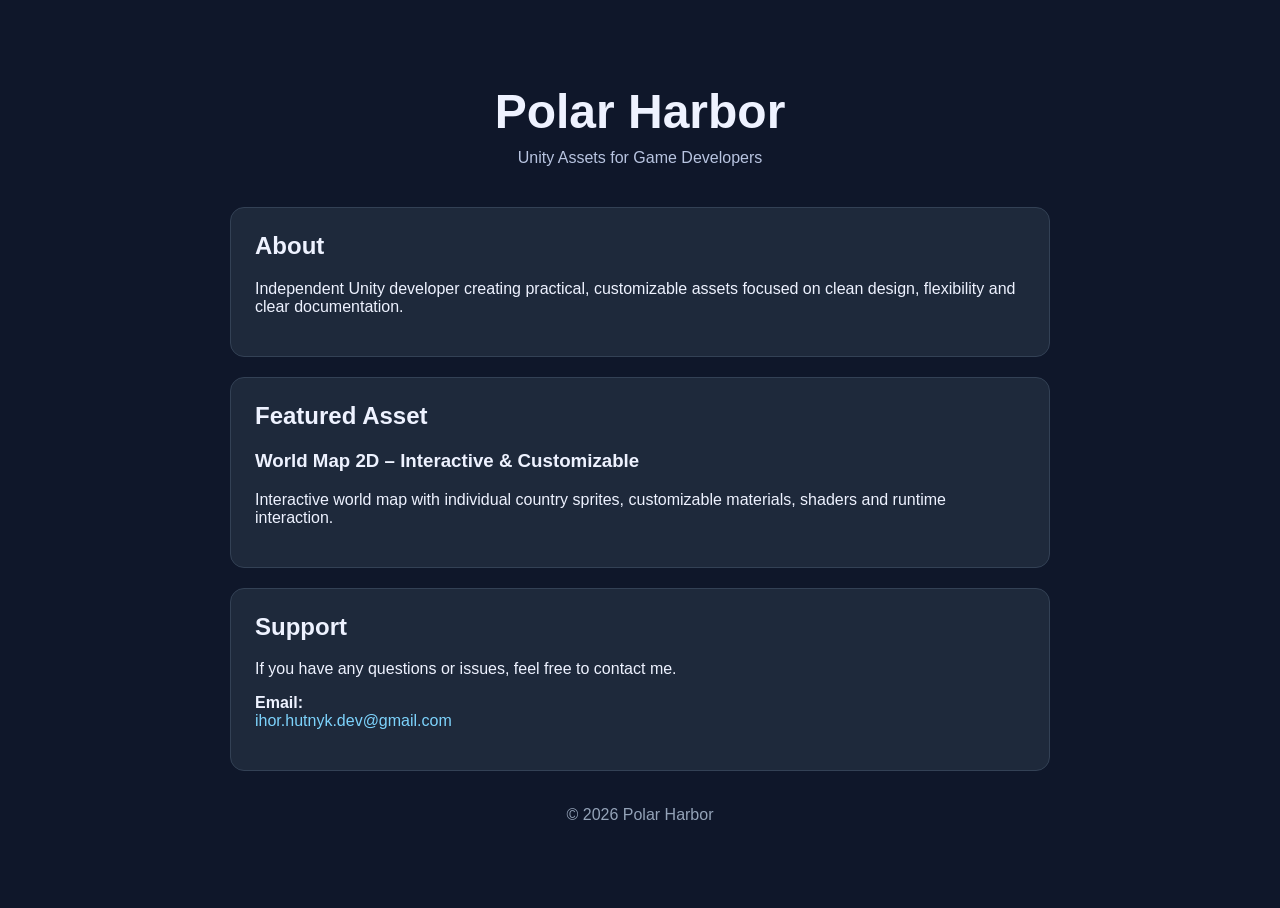
==== index.html @ 716d27de "Add files via upload" ====
<!DOCTYPE html>
<html lang="en">
<head>
<meta charset="UTF-8">
<meta name="viewport" content="width=device-width, initial-scale=1.0">
<title>Polar Harbor</title>
<link rel="stylesheet" href="style.css">
</head>
<body>
<div class="container">
    <header>
        <h1>Polar Harbor</h1>
        <p class="subtitle">Unity Assets for Game Developers</p>
    </header>

    <section class="card">
        <h2>About</h2>
        <p>
            Independent Unity developer creating practical, customizable assets
            focused on clean design, flexibility and clear documentation.
        </p>
    </section>

    <section class="card">
        <h2>Featured Asset</h2>
        <h3>World Map 2D – Interactive &amp; Customizable</h3>
        <p>
            Interactive world map with individual country sprites,
            customizable materials, shaders and runtime interaction.
        </p>
    </section>

    <section class="card">
        <h2>Support</h2>
        <p>If you have any questions or issues, feel free to contact me.</p>
        <p><strong>Email:</strong><br>
        <a href="mailto:ihor.hutnyk.dev@gmail.com">ihor.hutnyk.dev@gmail.com</a></p>
    </section>

    <footer>
        © 2026 Polar Harbor
    </footer>
</div>
</body>
</html>
---- style.css ----
body{
    margin:0;
    font-family:Arial,Helvetica,sans-serif;
    background:#0f172a;
    color:#eef2ff;
}
.container{
    max-width:820px;
    margin:60px auto;
    padding:24px;
}
header{
    text-align:center;
    margin-bottom:40px;
}
h1{
    font-size:48px;
    margin:0;
}
.subtitle{
    color:#b8c4e0;
    margin-top:10px;
}
.card{
    background:#1e293b;
    border:1px solid #334155;
    border-radius:14px;
    padding:24px;
    margin-bottom:20px;
}
h2{
    margin-top:0;
}
a{
    color:#7dd3fc;
    text-decoration:none;
}
a:hover{
    text-decoration:underline;
}
footer{
    text-align:center;
    color:#94a3b8;
    margin-top:35px;
}
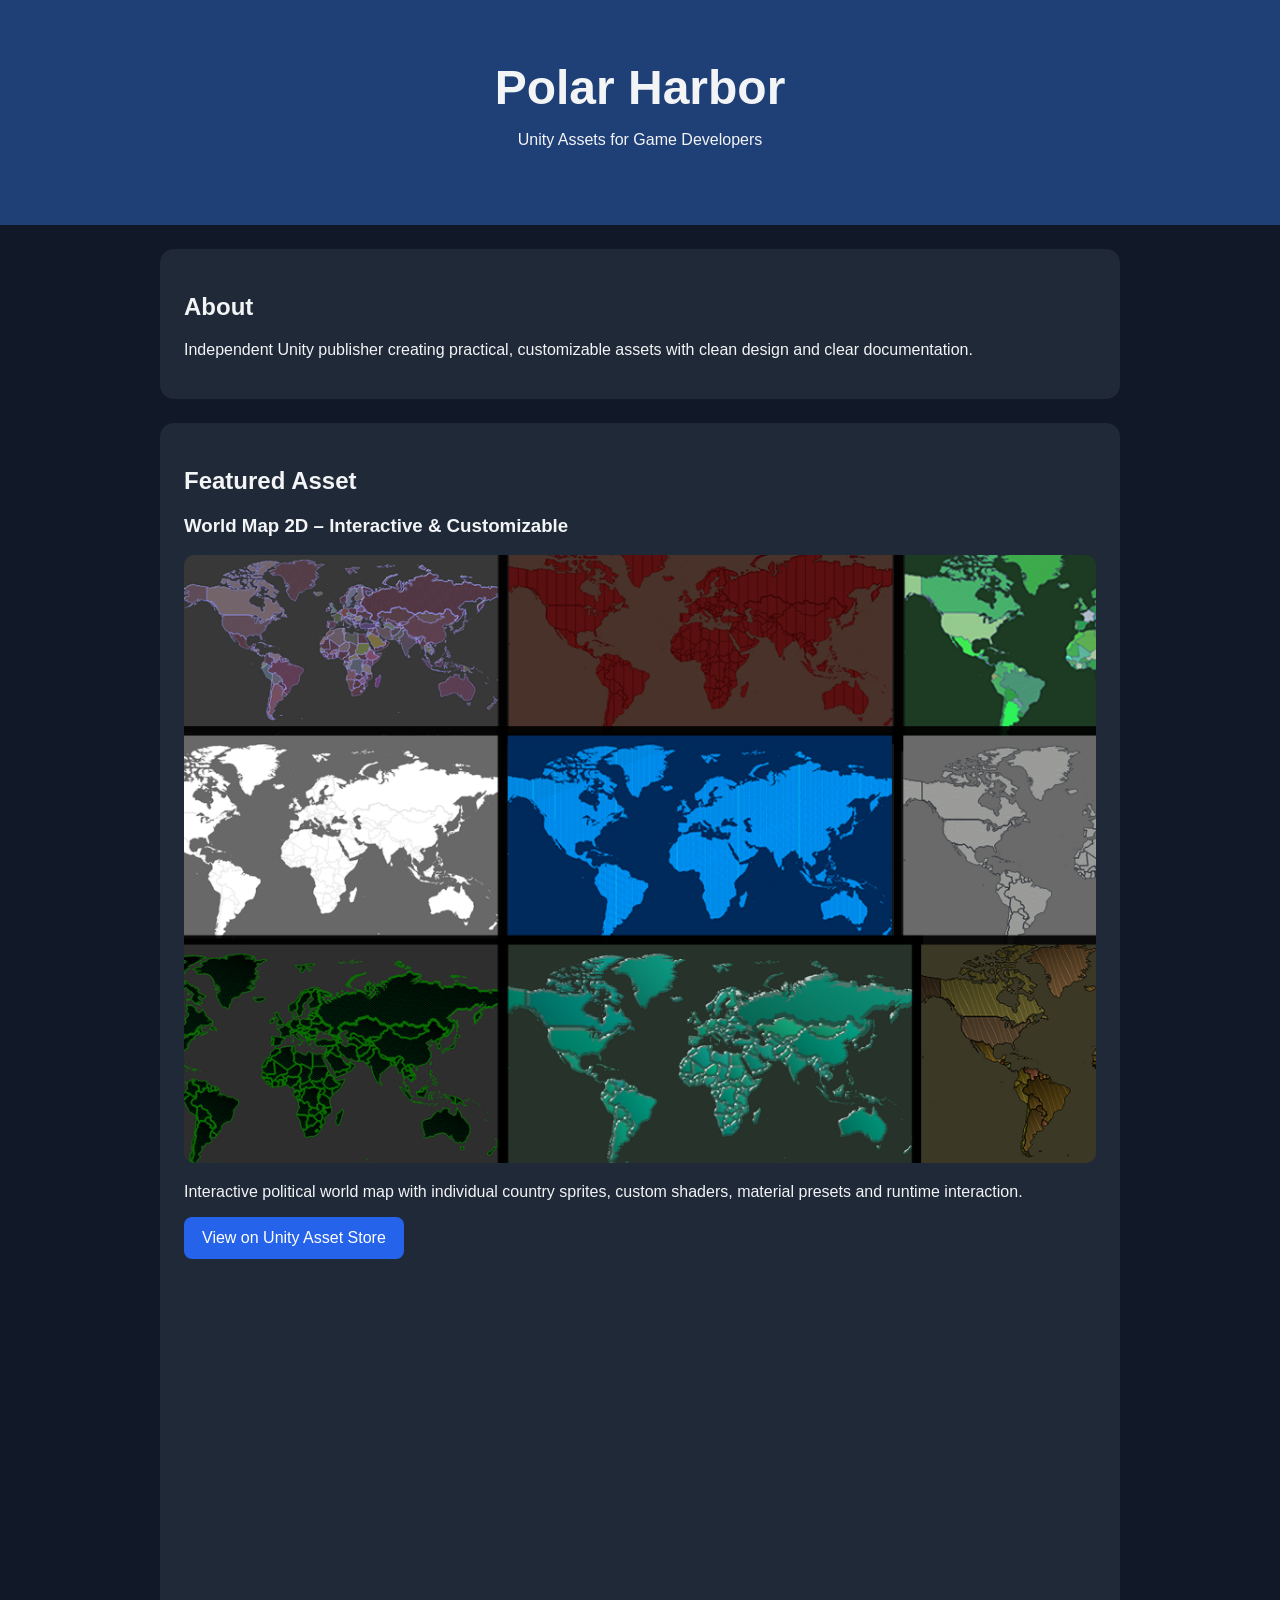
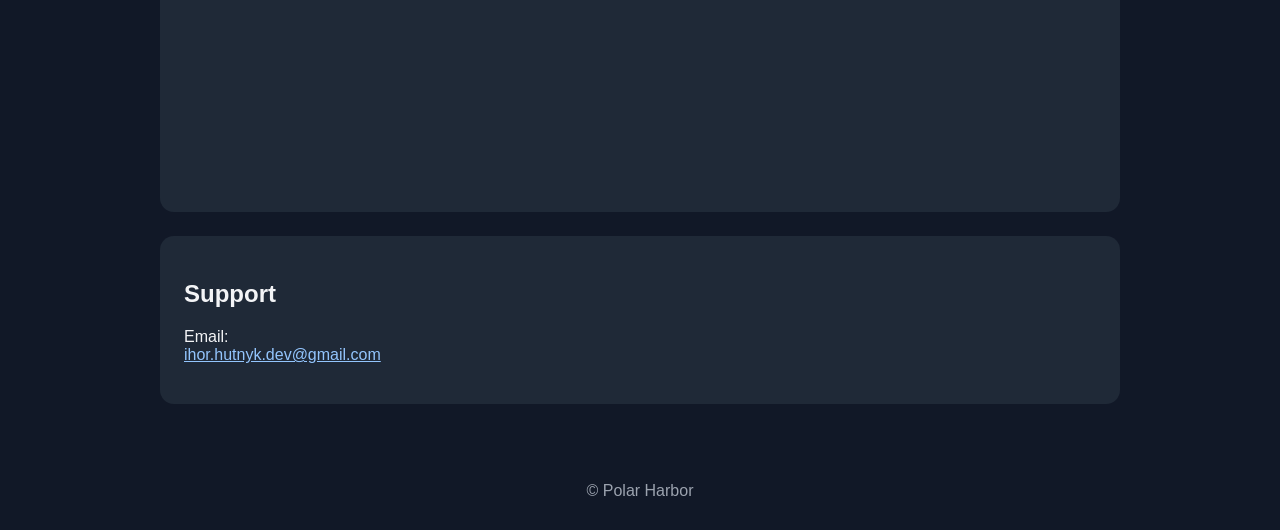
==== commit f2bcc2e0: "Add files via upload" ====
--- a/index.html
+++ b/index.html
@@ -2,44 +2,56 @@
 <html lang="en">
 <head>
 <meta charset="UTF-8">
-<meta name="viewport" content="width=device-width, initial-scale=1.0">
+<meta name="viewport" content="width=device-width, initial-scale=1">
 <title>Polar Harbor</title>
 <link rel="stylesheet" href="style.css">
 </head>
 <body>
-<div class="container">
-    <header>
-        <h1>Polar Harbor</h1>
-        <p class="subtitle">Unity Assets for Game Developers</p>
-    </header>
+<header class="hero">
+  <h1>Polar Harbor</h1>
+  <p>Unity Assets for Game Developers</p>
+</header>
 
-    <section class="card">
-        <h2>About</h2>
-        <p>
-            Independent Unity developer creating practical, customizable assets
-            focused on clean design, flexibility and clear documentation.
-        </p>
-    </section>
+<main class="container">
+<section class="card">
+<h2>About</h2>
+<p>Independent Unity publisher creating practical, customizable assets with clean design and clear documentation.</p>
+</section>
 
-    <section class="card">
-        <h2>Featured Asset</h2>
-        <h3>World Map 2D – Interactive &amp; Customizable</h3>
-        <p>
-            Interactive world map with individual country sprites,
-            customizable materials, shaders and runtime interaction.
-        </p>
-    </section>
+<section class="card">
+<h2>Featured Asset</h2>
+<h3>World Map 2D – Interactive &amp; Customizable</h3>
 
-    <section class="card">
-        <h2>Support</h2>
-        <p>If you have any questions or issues, feel free to contact me.</p>
-        <p><strong>Email:</strong><br>
-        <a href="mailto:ihor.hutnyk.dev@gmail.com">ihor.hutnyk.dev@gmail.com</a></p>
-    </section>
+<img class="cover" src="CoverUnityMapAsset.png" alt="World Map Asset">
 
-    <footer>
-        © 2026 Polar Harbor
-    </footer>
+<p>
+Interactive political world map with individual country sprites,
+custom shaders, material presets and runtime interaction.
+</p>
+
+<p>
+<a class="button" href="https://assetstore.unity.com/preview/393560/1416764" target="_blank">
+View on Unity Asset Store
+</a>
+</p>
+
+<div class="video">
+<iframe
+src="https://www.youtube.com/embed/n2pA1jxCQGc"
+title="YouTube video"
+allowfullscreen>
+</iframe>
 </div>
+</section>
+
+<section class="card">
+<h2>Support</h2>
+<p>Email:<br>
+<a href="mailto:ihor.hutnyk.dev@gmail.com">ihor.hutnyk.dev@gmail.com</a>
+</p>
+</section>
+</main>
+
+<footer>© Polar Harbor</footer>
 </body>
 </html>
--- a/style.css
+++ b/style.css
@@ -1,45 +1,11 @@
-body{
-    margin:0;
-    font-family:Arial,Helvetica,sans-serif;
-    background:#0f172a;
-    color:#eef2ff;
-}
-.container{
-    max-width:820px;
-    margin:60px auto;
-    padding:24px;
-}
-header{
-    text-align:center;
-    margin-bottom:40px;
-}
-h1{
-    font-size:48px;
-    margin:0;
-}
-.subtitle{
-    color:#b8c4e0;
-    margin-top:10px;
-}
-.card{
-    background:#1e293b;
-    border:1px solid #334155;
-    border-radius:14px;
-    padding:24px;
-    margin-bottom:20px;
-}
-h2{
-    margin-top:0;
-}
-a{
-    color:#7dd3fc;
-    text-decoration:none;
-}
-a:hover{
-    text-decoration:underline;
-}
-footer{
-    text-align:center;
-    color:#94a3b8;
-    margin-top:35px;
-}
+body{margin:0;font-family:Arial,sans-serif;background:#111827;color:#f3f4f6}
+.hero{text-align:center;padding:60px 20px;background:#1f3f77}
+.hero h1{margin:0;font-size:48px}
+.container{max-width:960px;margin:auto;padding:24px}
+.card{background:#1f2937;padding:24px;border-radius:14px;margin-bottom:24px}
+.cover{width:100%;border-radius:10px}
+.button{display:inline-block;padding:12px 18px;background:#2563eb;color:white;text-decoration:none;border-radius:8px}
+.video{position:relative;padding-top:56.25%}
+.video iframe{position:absolute;inset:0;width:100%;height:100%;border:0}
+footer{text-align:center;padding:30px;color:#9ca3af}
+a{color:#93c5fd}
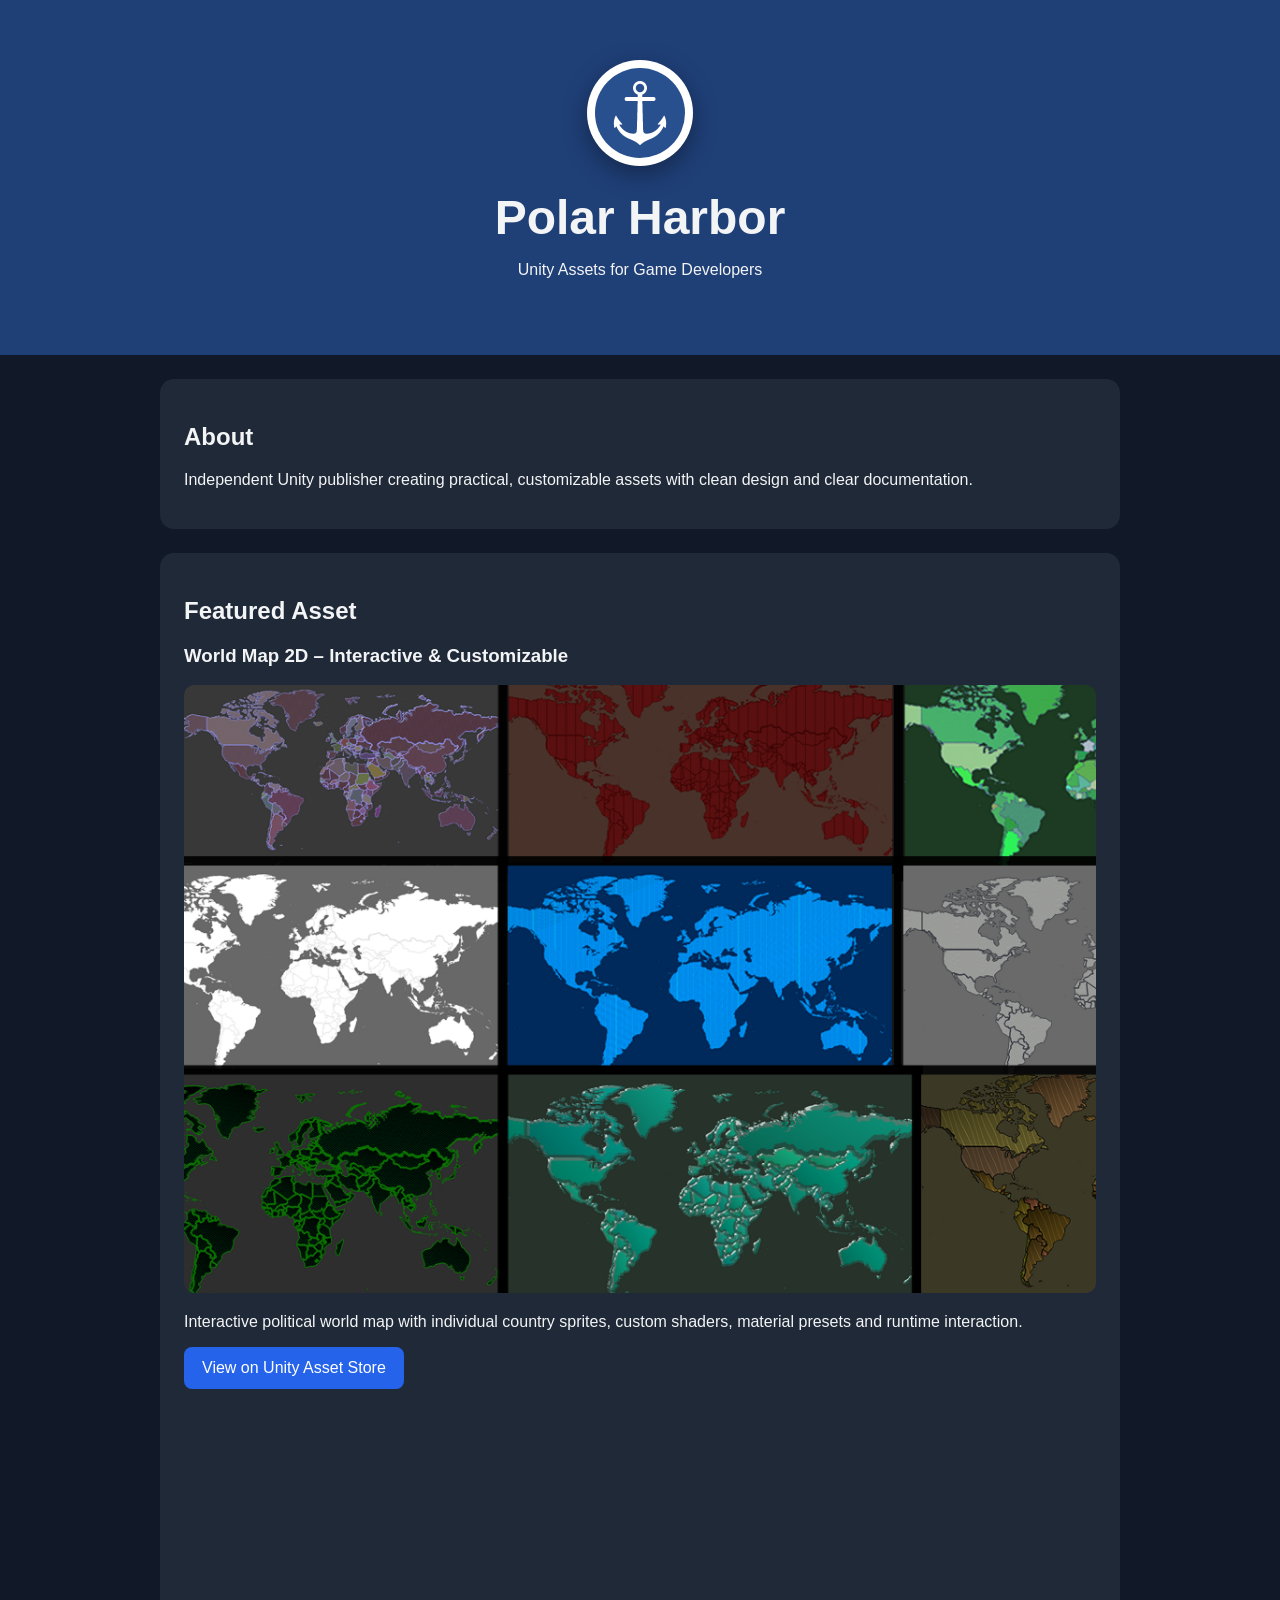
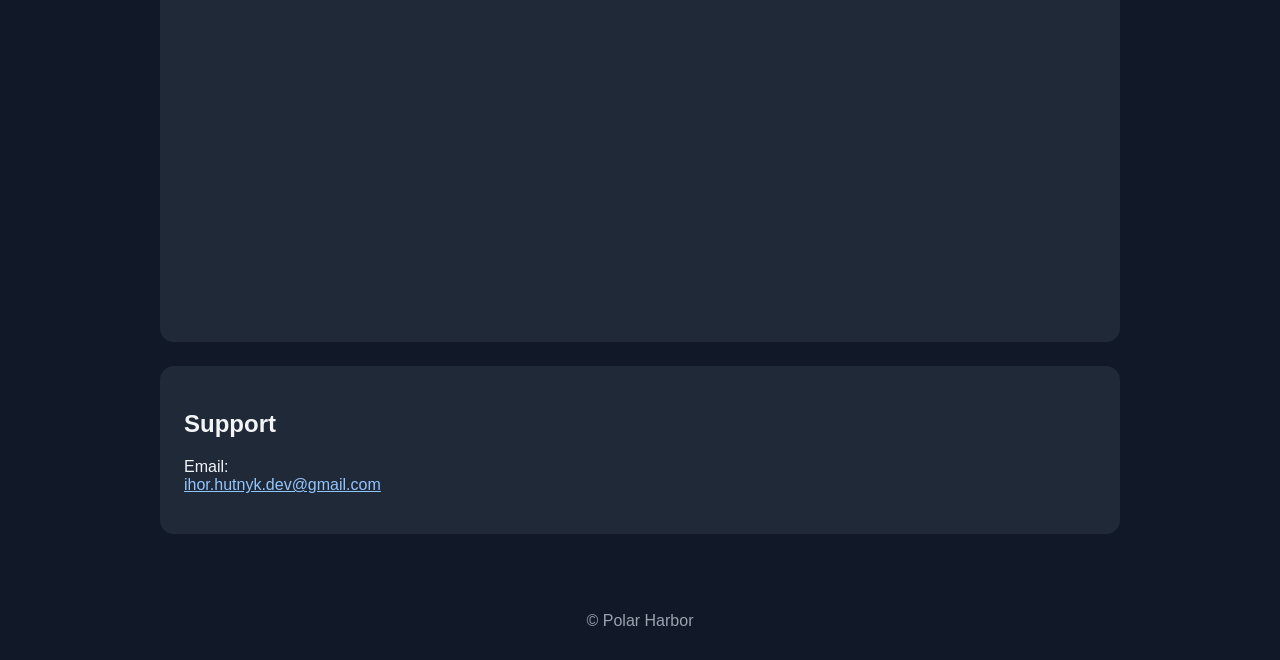
==== commit dc9d88c1: "Update index.html" ====
--- a/index.html
+++ b/index.html
@@ -8,6 +8,7 @@
 </head>
 <body>
 <header class="hero">
+  <img src="logo.png" class="logo" alt="Polar Harbor Logo">
   <h1>Polar Harbor</h1>
   <p>Unity Assets for Game Developers</p>
 </header>
--- a/style.css
+++ b/style.css
@@ -1,5 +1,16 @@
 body{margin:0;font-family:Arial,sans-serif;background:#111827;color:#f3f4f6}
 .hero{text-align:center;padding:60px 20px;background:#1f3f77}
+.logo{
+    width:90px;
+    height:90px;
+    object-fit:contain;
+    background:white;
+    border-radius:18px;
+    padding:8px;
+    margin-bottom:20px;
+    box-shadow:0 8px 24px rgba(0,0,0,.35);
+    border-radius:50%;
+}
 .hero h1{margin:0;font-size:48px}
 .container{max-width:960px;margin:auto;padding:24px}
 .card{background:#1f2937;padding:24px;border-radius:14px;margin-bottom:24px}
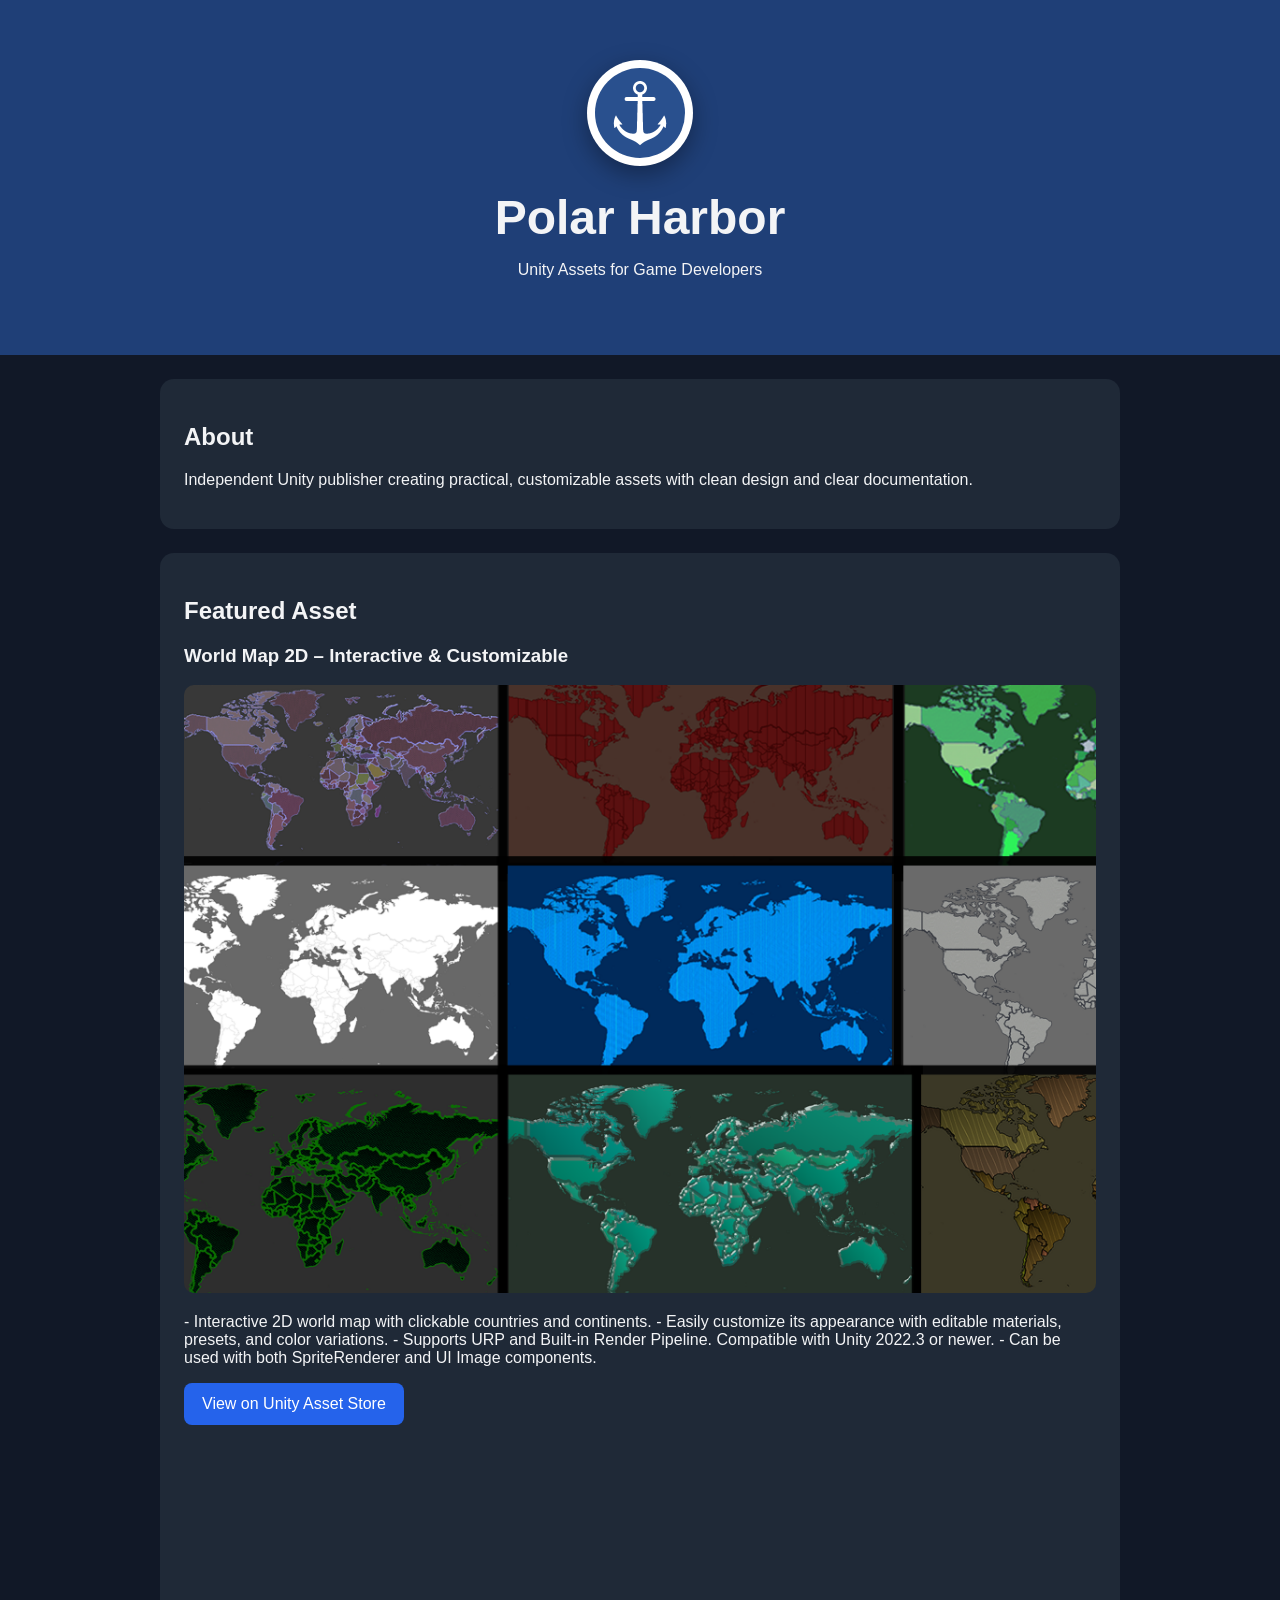
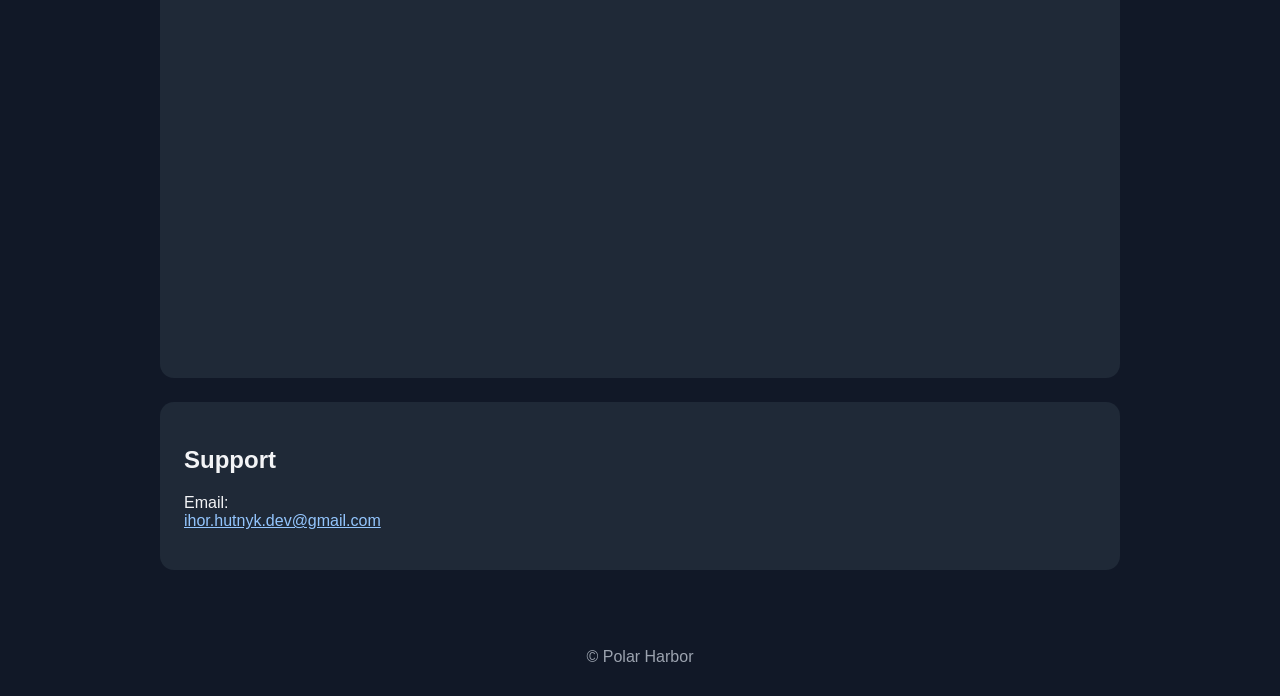
==== commit e482037e: "Update index.html" ====
--- a/index.html
+++ b/index.html
@@ -26,8 +26,10 @@
 <img class="cover" src="CoverUnityMapAsset.png" alt="World Map Asset">
 
 <p>
-Interactive political world map with individual country sprites,
-custom shaders, material presets and runtime interaction.
+- Interactive 2D world map with clickable countries and continents. 
+- Easily customize its appearance with editable materials, presets, and color variations. 
+- Supports URP and Built-in Render Pipeline. Compatible with Unity 2022.3 or newer. 
+- Can be used with both SpriteRenderer and UI Image components.
 </p>
 
 <p>
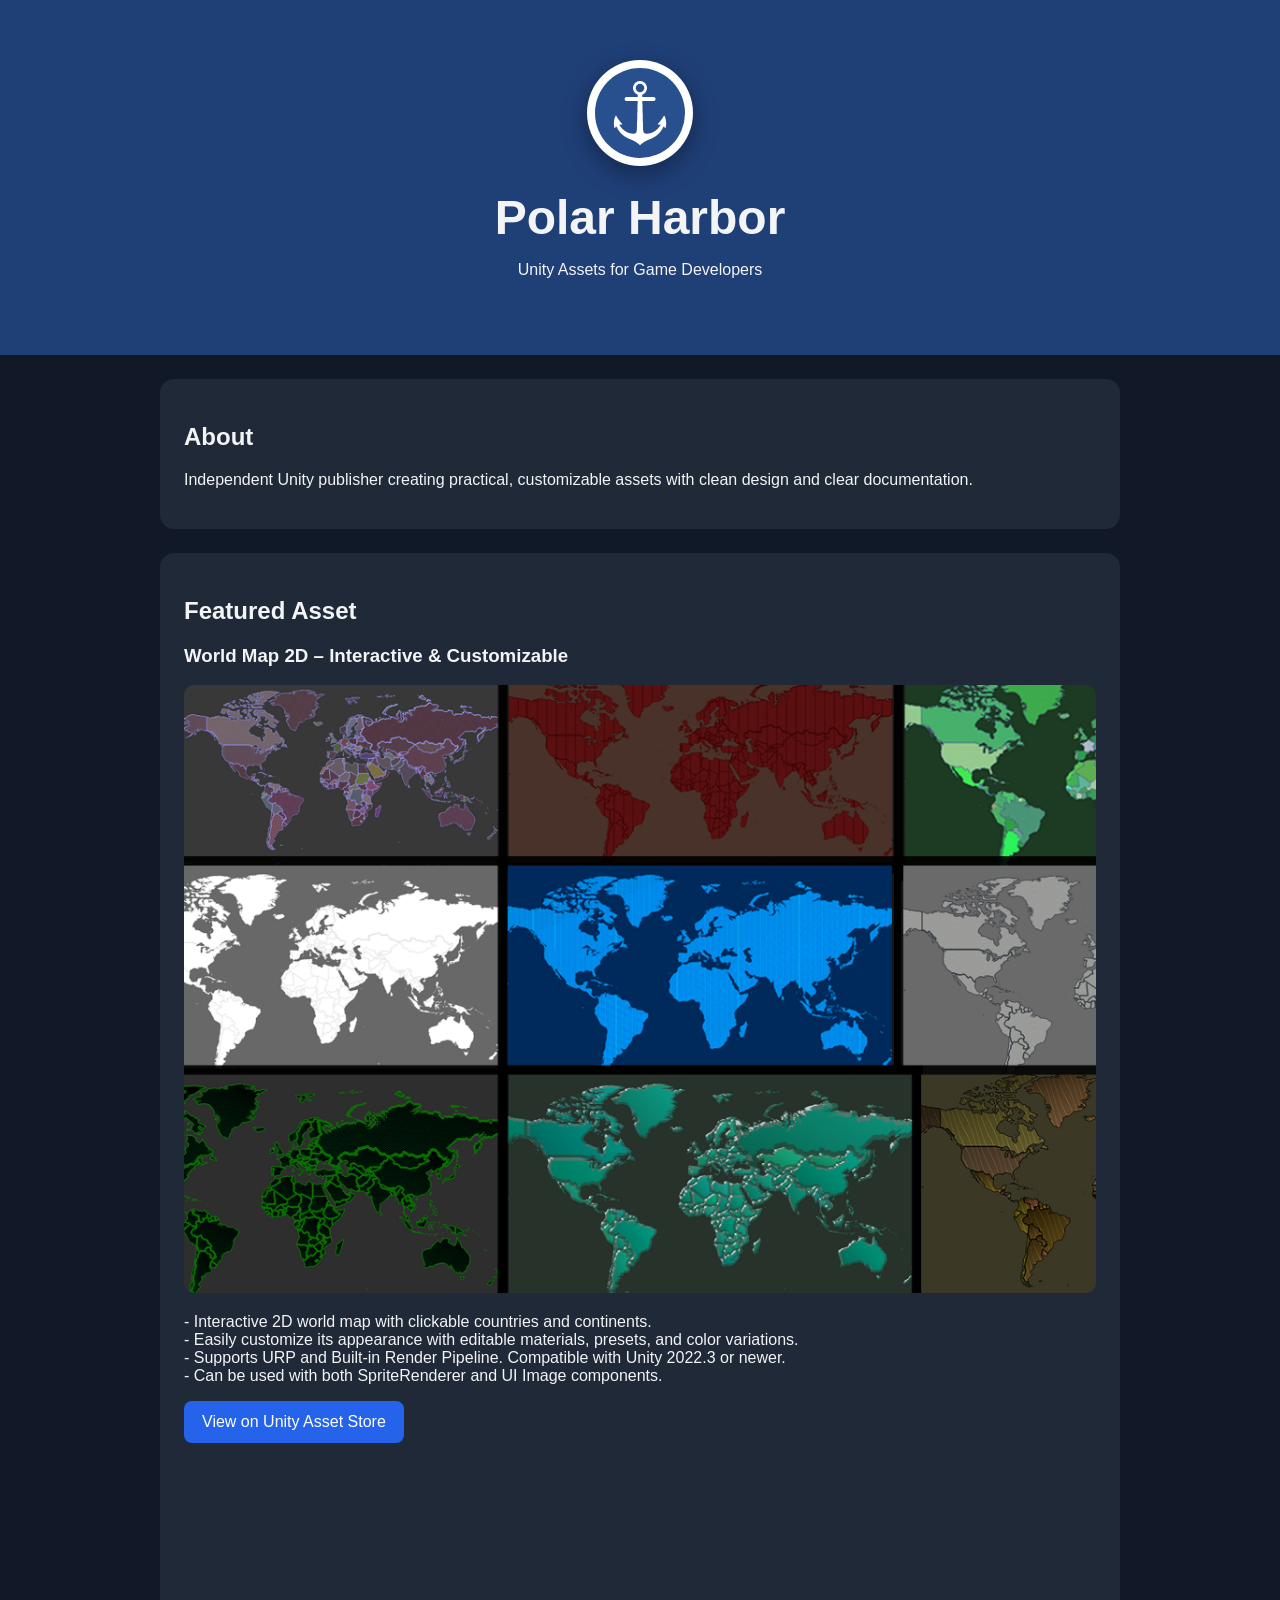
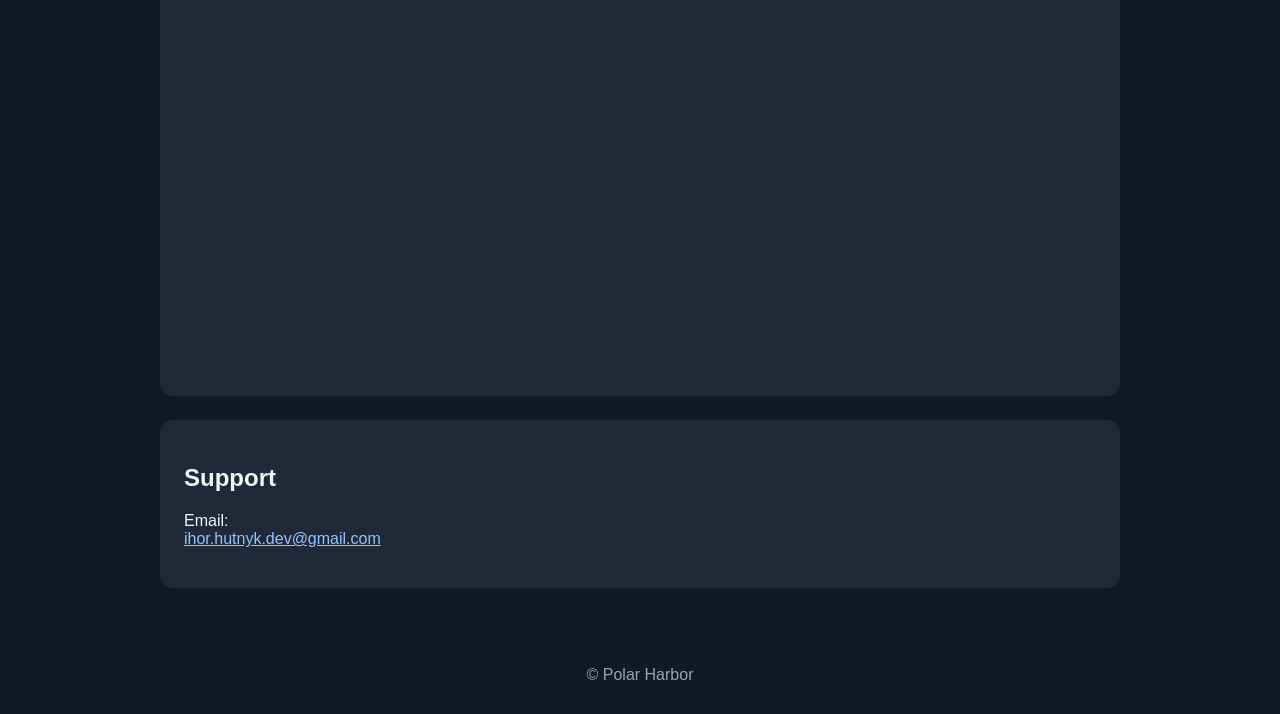
==== commit ca4d2189: "Update index.html" ====
--- a/index.html
+++ b/index.html
@@ -26,9 +26,9 @@
 <img class="cover" src="CoverUnityMapAsset.png" alt="World Map Asset">
 
 <p>
-- Interactive 2D world map with clickable countries and continents. 
-- Easily customize its appearance with editable materials, presets, and color variations. 
-- Supports URP and Built-in Render Pipeline. Compatible with Unity 2022.3 or newer. 
+- Interactive 2D world map with clickable countries and continents.<br>
+- Easily customize its appearance with editable materials, presets, and color variations.<br>
+- Supports URP and Built-in Render Pipeline. Compatible with Unity 2022.3 or newer.<br>
 - Can be used with both SpriteRenderer and UI Image components.
 </p>
 
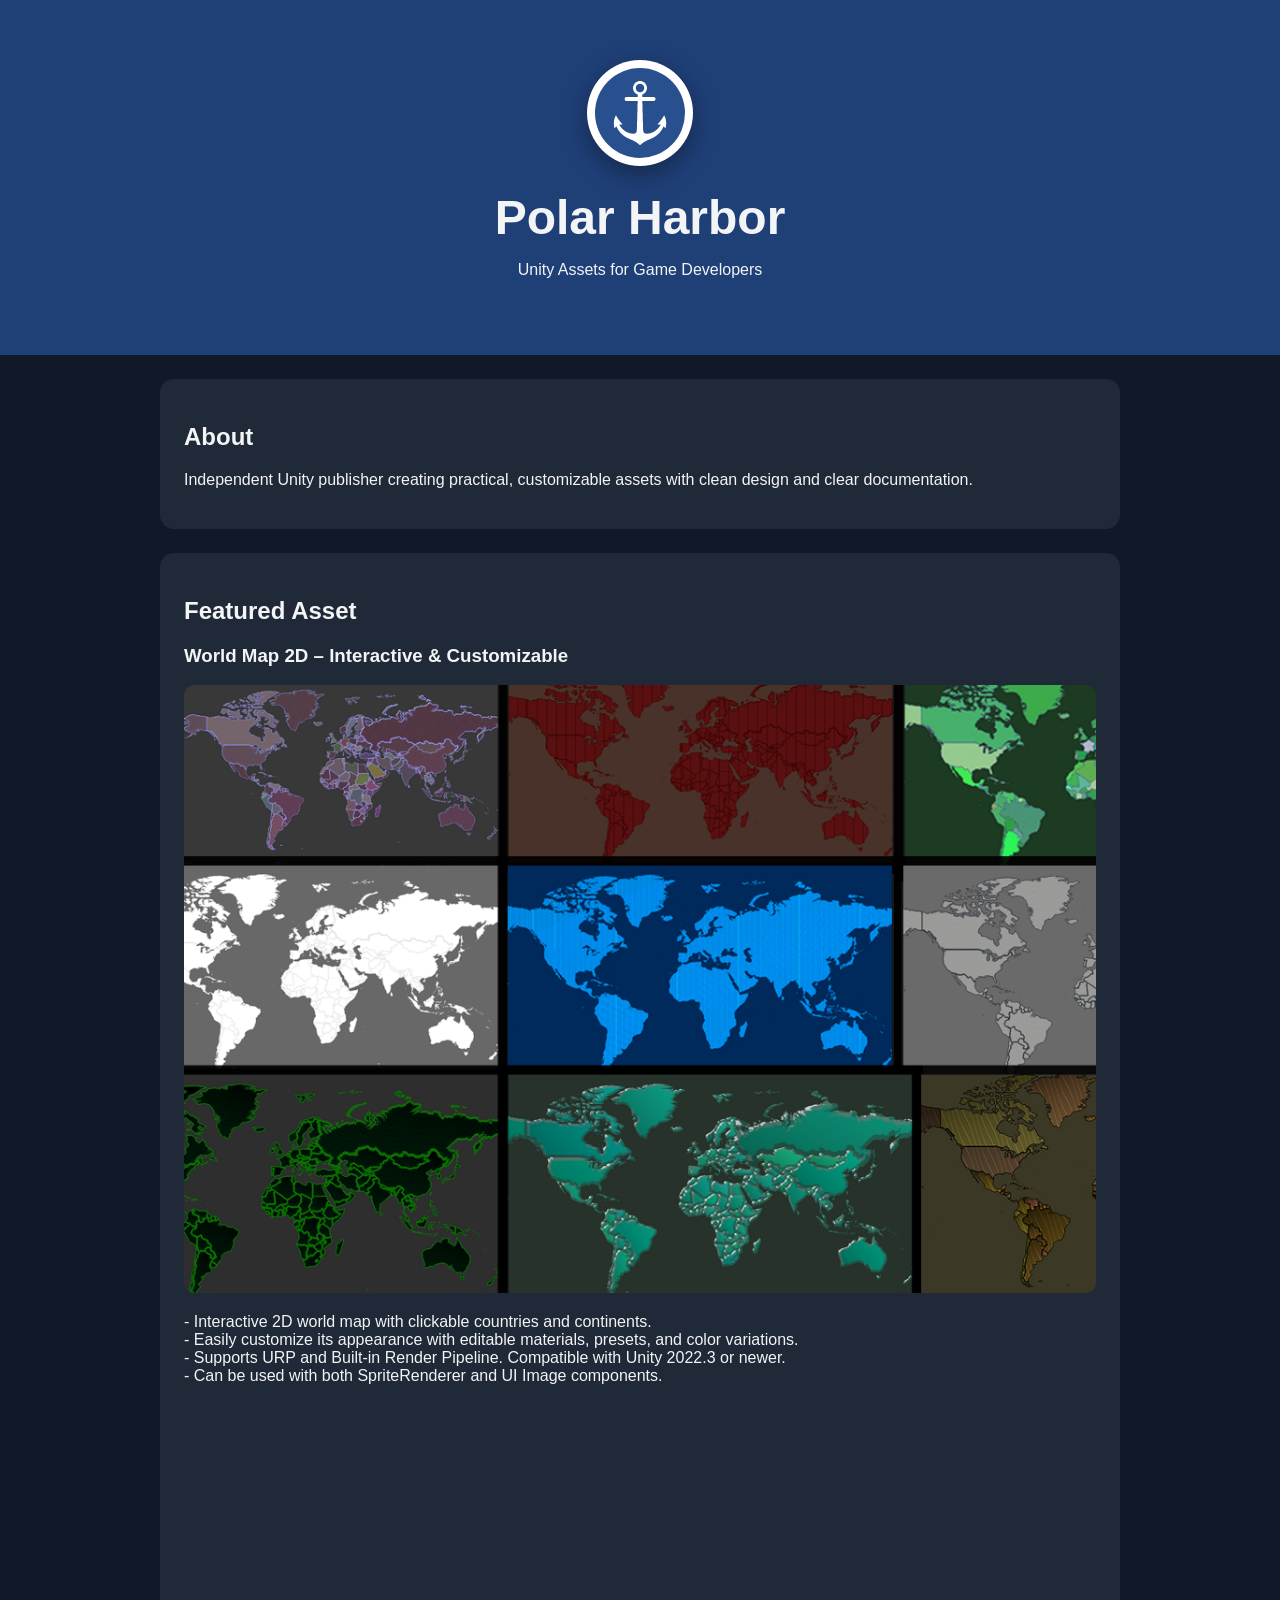
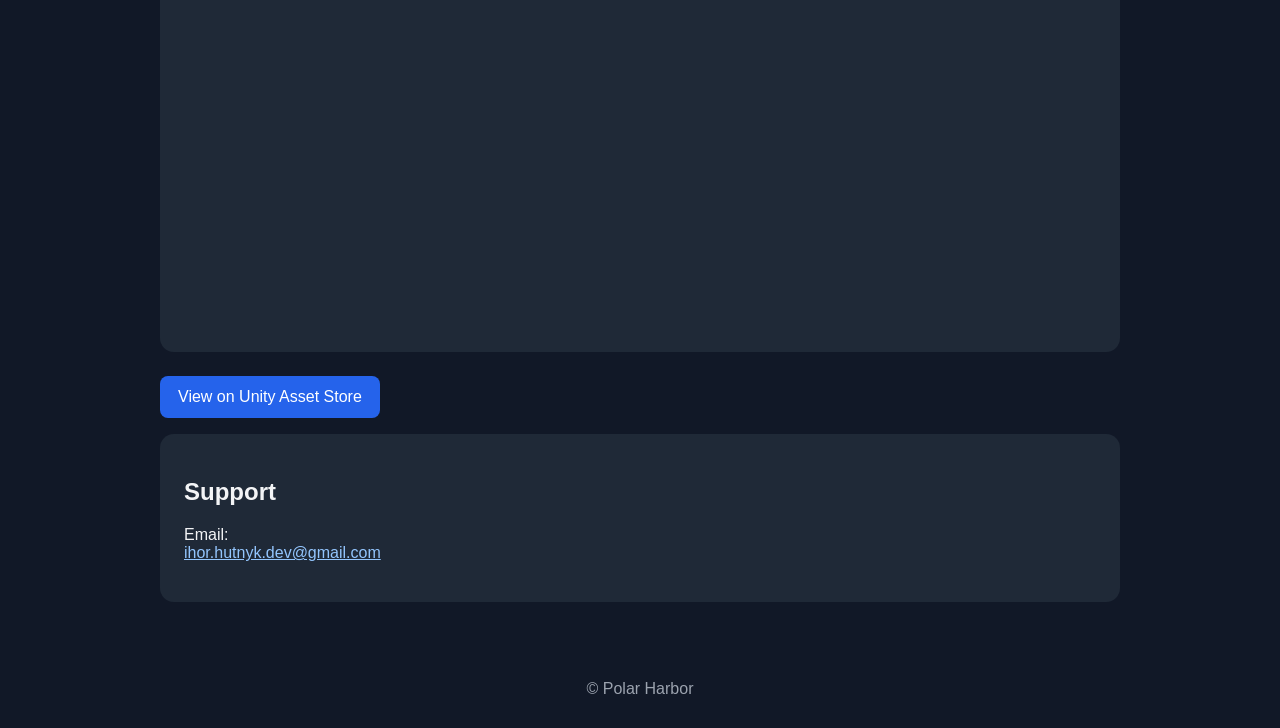
==== commit c6afec1d: "Update index.html" ====
--- a/index.html
+++ b/index.html
@@ -32,11 +32,6 @@
 - Can be used with both SpriteRenderer and UI Image components.
 </p>
 
-<p>
-<a class="button" href="https://assetstore.unity.com/preview/393560/1416764" target="_blank">
-View on Unity Asset Store
-</a>
-</p>
 
 <div class="video">
 <iframe
@@ -46,6 +41,12 @@
 </iframe>
 </div>
 </section>
+
+  <p>
+<a class="button" href="https://assetstore.unity.com/preview/393560/1416764" target="_blank">
+View on Unity Asset Store
+</a>
+</p>
 
 <section class="card">
 <h2>Support</h2>
--- a/style.css
+++ b/style.css
@@ -16,7 +16,11 @@
 .card{background:#1f2937;padding:24px;border-radius:14px;margin-bottom:24px}
 .cover{width:100%;border-radius:10px}
 .button{display:inline-block;padding:12px 18px;background:#2563eb;color:white;text-decoration:none;border-radius:8px}
-.video{position:relative;padding-top:56.25%}
+.video{
+    position:relative;
+    padding-top:56.25%;
+    margin-top:30px;
+}
 .video iframe{position:absolute;inset:0;width:100%;height:100%;border:0}
 footer{text-align:center;padding:30px;color:#9ca3af}
 a{color:#93c5fd}
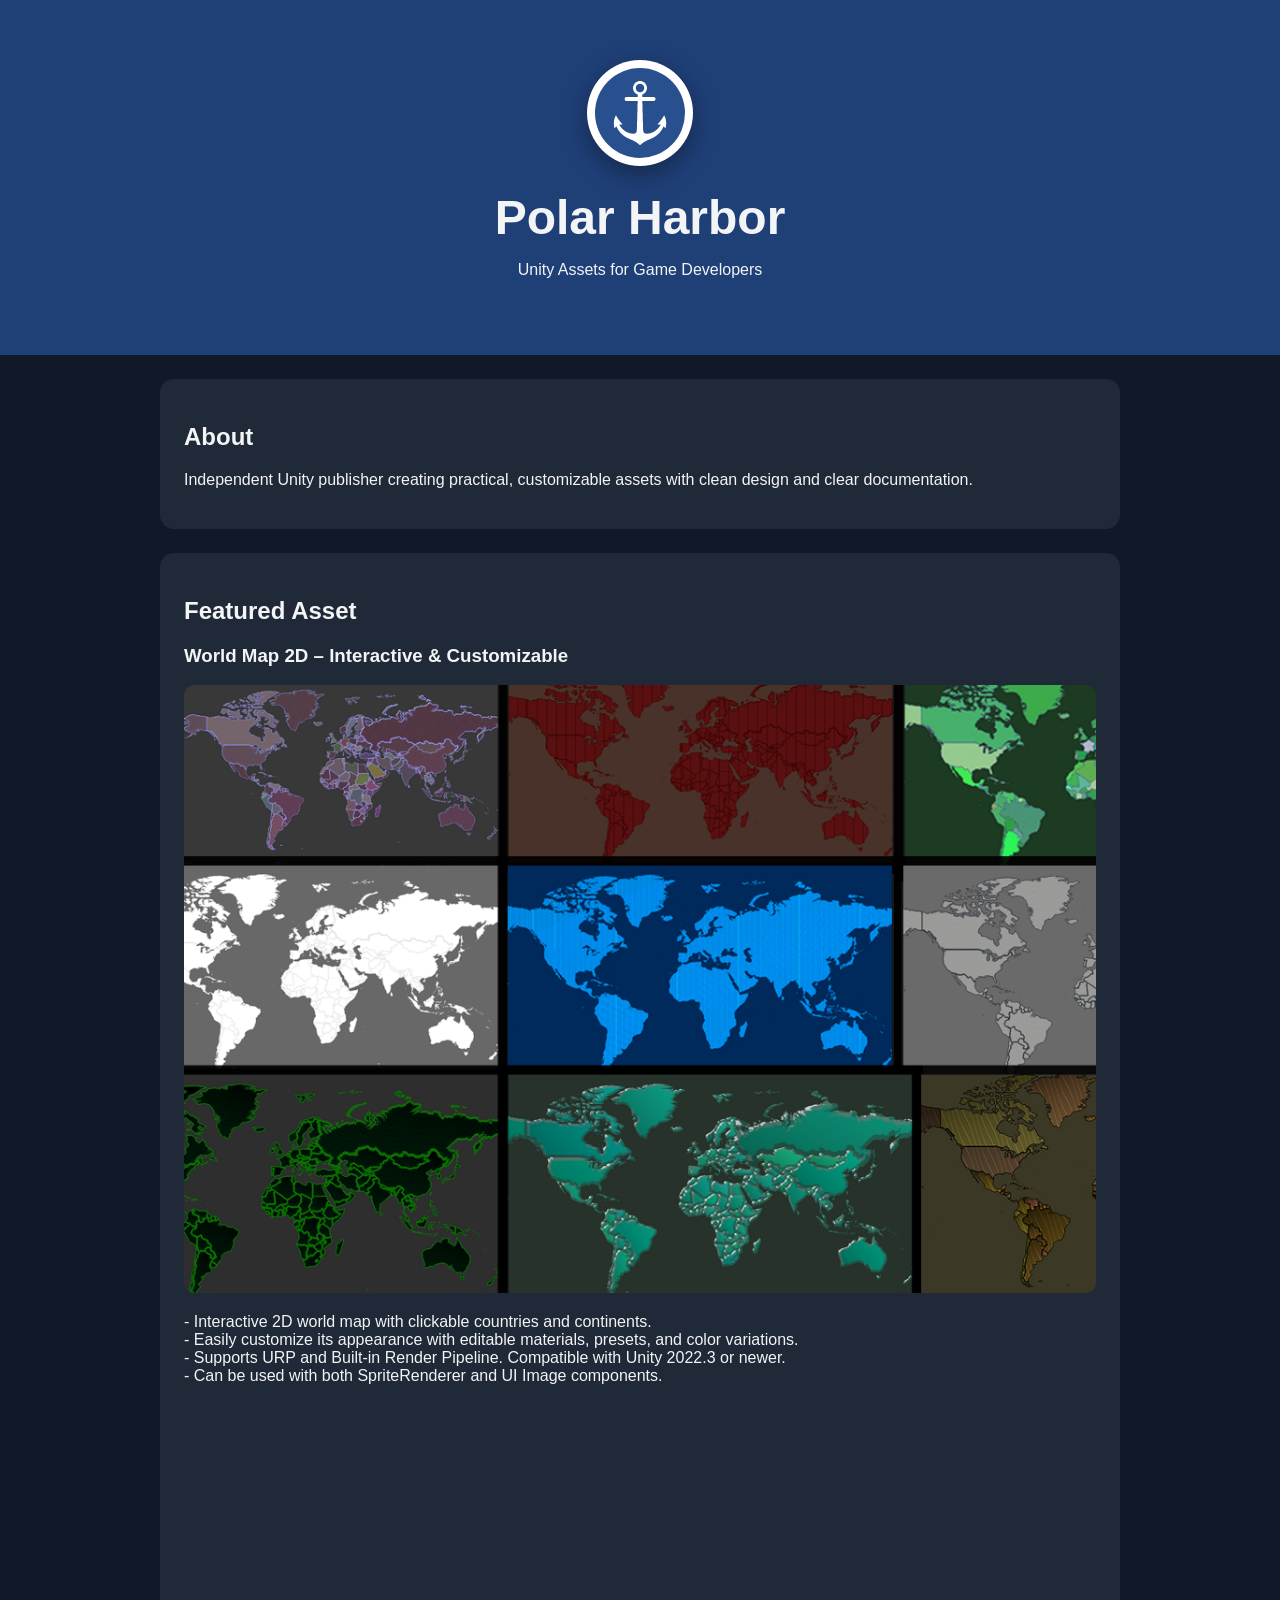
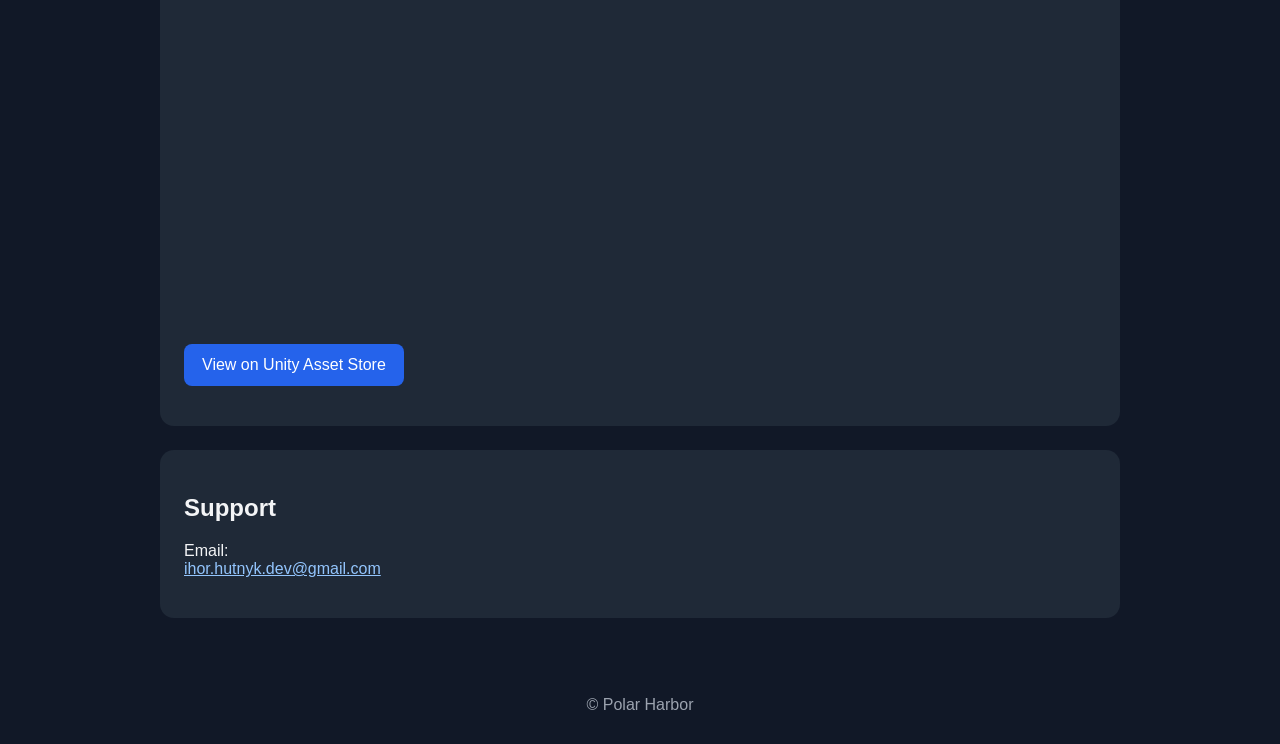
==== commit ecd80673: "Update index.html" ====
--- a/index.html
+++ b/index.html
@@ -40,13 +40,15 @@
 allowfullscreen>
 </iframe>
 </div>
-</section>
 
-  <p>
+    <p>
 <a class="button" href="https://assetstore.unity.com/preview/393560/1416764" target="_blank">
 View on Unity Asset Store
 </a>
 </p>
+</section>
+
+
 
 <section class="card">
 <h2>Support</h2>
